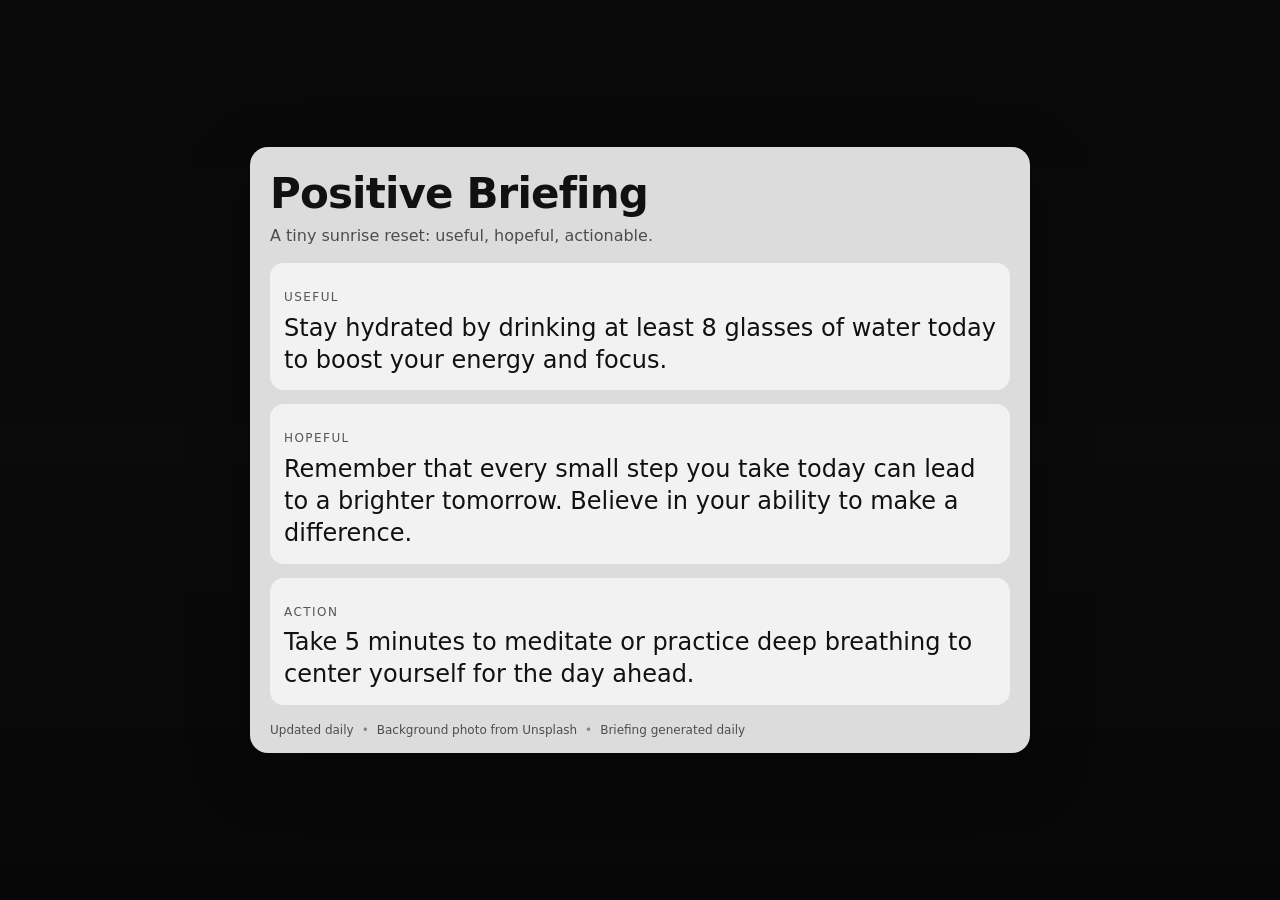
==== docs/index.html @ fa92f68f "Add positive briefing generator, static site, and documentation" ====
<!doctype html>
<html lang="en-GB">
  <head>
    <meta charset="utf-8" />
    <meta name="viewport" content="width=device-width,initial-scale=1" />
    <title>Positive Briefing</title>
    <link rel="stylesheet" href="style.css" />
  </head>

  <body>
    <main class="card">
      <header class="header">
        <h1>Positive Briefing</h1>
        <p class="strapline">A tiny sunrise reset: useful, hopeful, actionable.</p>
      </header>

      <section id="content" class="content" aria-live="polite">
        <p class="loading">Fetching today’s briefing…</p>
      </section>

      <footer class="footer">
        <span id="meta"></span>
        <span class="sep">•</span>
        <span>Background photo from Unsplash</span>
        <span class="sep">•</span>
        <span>Briefing generated daily</span>
      </footer>
    </main>

    <script src="app.js"></script>
  </body>
</html>
---- docs/style.css ----
:root {
  --card-bg: rgba(255, 255, 255, 0.86);
  --text: #111;
  --muted: rgba(0, 0, 0, 0.65);
}

* {
  box-sizing: border-box;
}

html,
body {
  height: 100%;
}

body {
  margin: 0;
  font-family: ui-sans-serif, system-ui, -apple-system, Segoe UI, Roboto, Arial, "Noto Sans", "Apple Color Emoji", "Segoe UI Emoji";
  color: var(--text);
  background-color: #111;
  background-size: cover;
  background-position: center;
  background-repeat: no-repeat;
  display: grid;
  place-items: center;
  padding: 24px;
}

body::before {
  content: "";
  position: fixed;
  inset: 0;
  background: linear-gradient(to bottom, rgba(0,0,0,0.45), rgba(0,0,0,0.35), rgba(0,0,0,0.55));
  pointer-events: none;
}

.card {
  position: relative;
  width: min(780px, 100%);
  background: var(--card-bg);
  border-radius: 18px;
  padding: 22px 20px 16px;
  box-shadow: 0 20px 60px rgba(0,0,0,0.35);
  backdrop-filter: blur(10px);
}

.header h1 {
  margin: 0;
  font-size: clamp(28px, 4vw, 42px);
  letter-spacing: -0.02em;
}

.strapline {
  margin: 8px 0 0;
  color: var(--muted);
  font-size: 16px;
}

.content {
  margin-top: 18px;
  display: grid;
  gap: 14px;
}

.point {
  font-size: clamp(18px, 2.3vw, 24px);
  line-height: 1.35;
  padding: 14px 14px;
  border-radius: 14px;
  background: rgba(255,255,255,0.65);
}

.point .label {
  display: inline-block;
  font-size: 12px;
  letter-spacing: 0.12em;
  text-transform: uppercase;
  color: var(--muted);
  margin-bottom: 6px;
}

.loading,
.error {
  margin: 8px 0 0;
  color: var(--muted);
}

.footer {
  margin-top: 18px;
  font-size: 12px;
  color: var(--muted);
  display: flex;
  flex-wrap: wrap;
  gap: 8px;
  align-items: center;
}

.sep {
  opacity: 0.6;
}
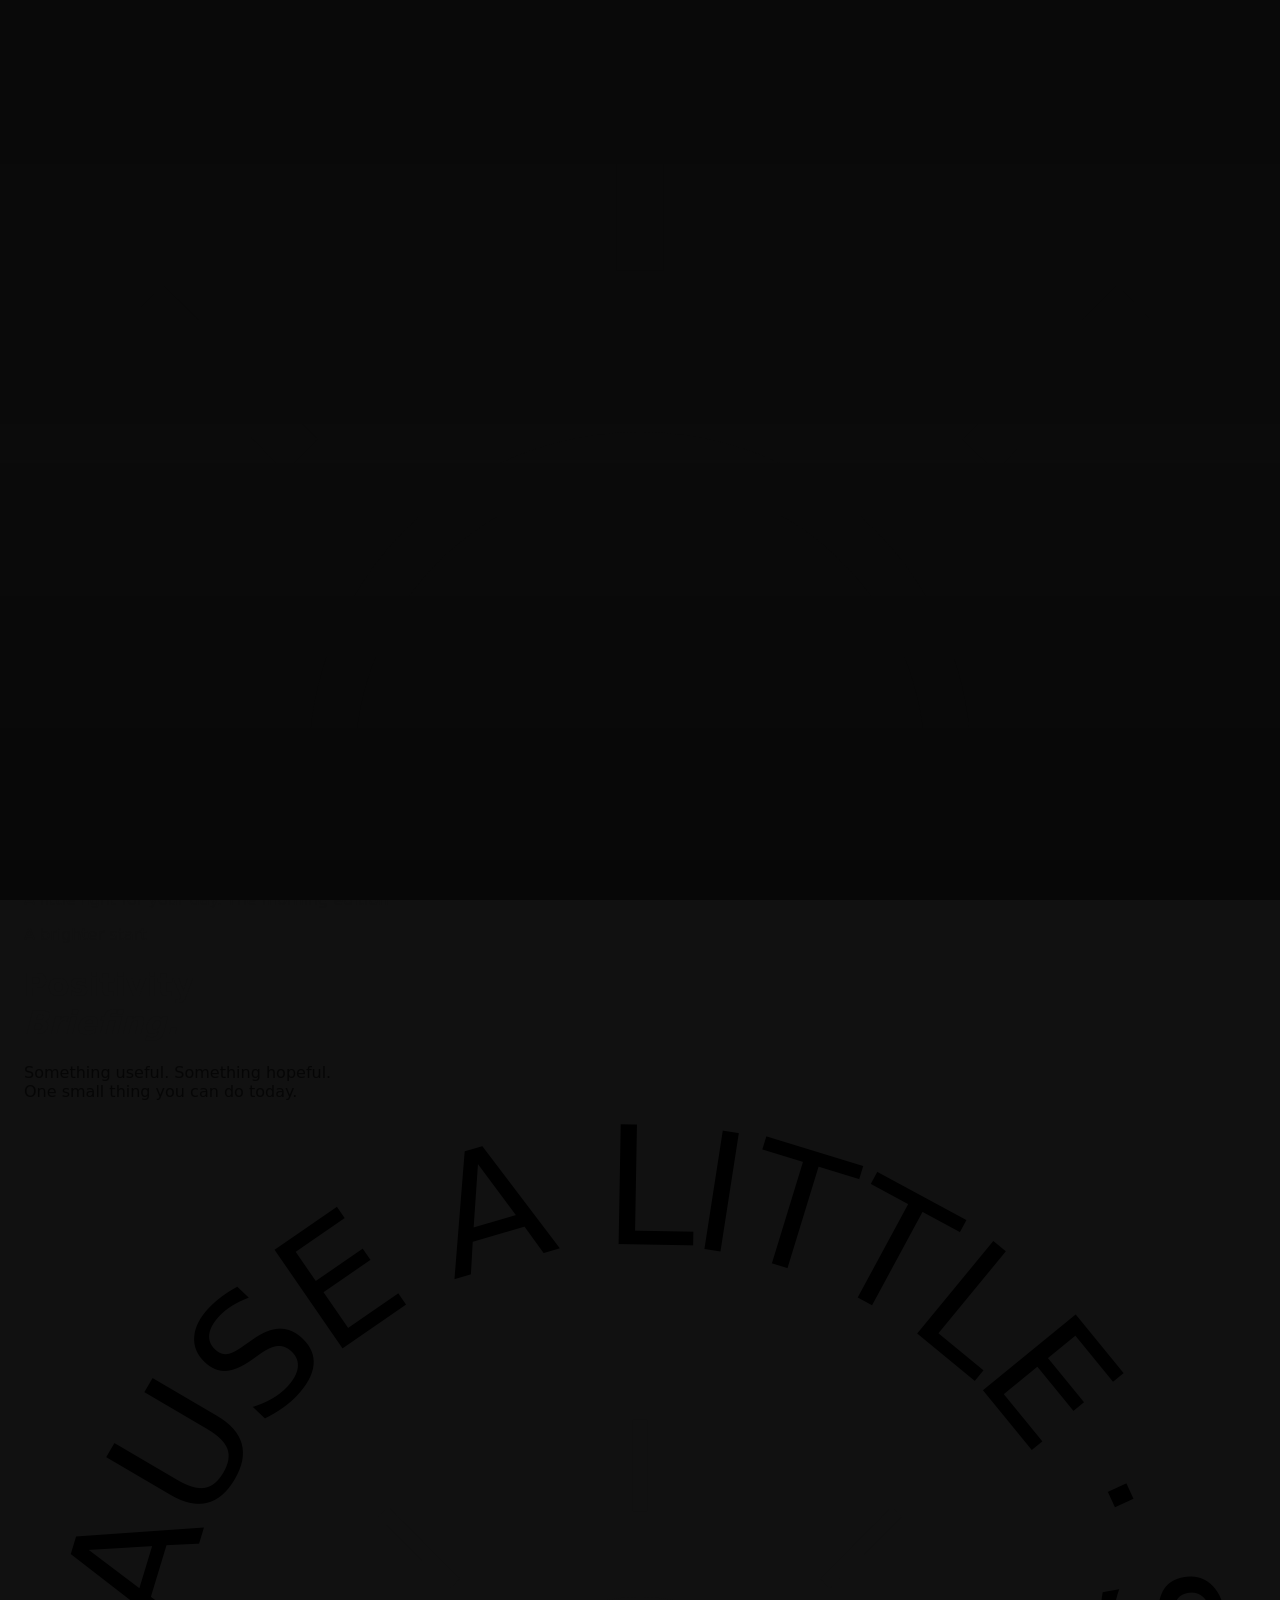
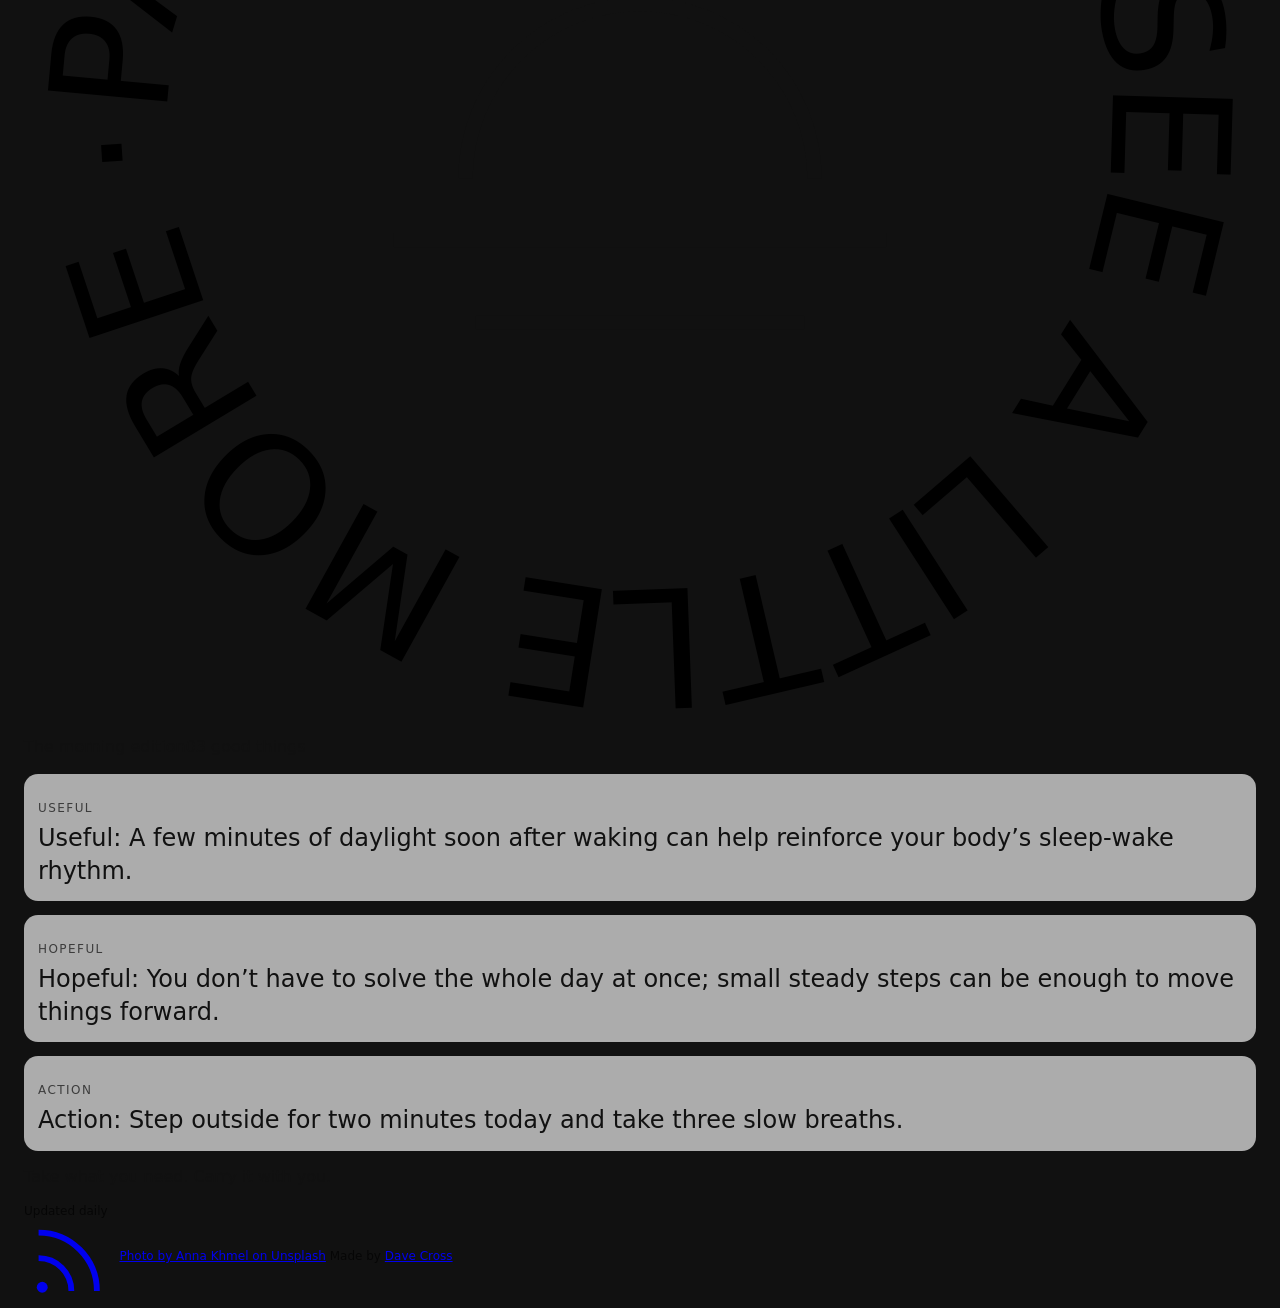
==== commit 1d2f980d: "Add SEO metadata, social previews, and production GA4 analytics" ====
--- a/docs/index.html
+++ b/docs/index.html
@@ -3,29 +3,138 @@
   <head>
     <meta charset="utf-8" />
     <meta name="viewport" content="width=device-width,initial-scale=1" />
-    <title>Positive Briefing</title>
+    <meta name="theme-color" content="#f5f0e5" />
+    <title>Positivity Briefing | A brighter start, every morning</title>
+    <meta name="description" content="Start your day with something useful, something hopeful, and one small action. A fresh three-item morning briefing by Dave Cross." />
+    <meta name="author" content="Dave Cross" />
+    <meta name="robots" content="index, follow, max-image-preview:large" />
+    <link rel="canonical" href="https://positivitybriefing.com/" />
+
+    <meta property="og:type" content="website" />
+    <meta property="og:site_name" content="Positivity Briefing" />
+    <meta property="og:locale" content="en_GB" />
+    <meta property="og:url" content="https://positivitybriefing.com/" />
+    <meta property="og:title" content="Positivity Briefing | A brighter start, every morning" />
+    <meta property="og:description" content="Start your day with something useful, something hopeful, and one small action. A fresh three-item morning briefing by Dave Cross." />
+    <meta property="og:image" content="https://positivitybriefing.com/images/social-card.png" />
+    <meta property="og:image:type" content="image/png" />
+    <meta property="og:image:width" content="1200" />
+    <meta property="og:image:height" content="630" />
+    <meta property="og:image:alt" content="Positivity Briefing: something useful, something hopeful, and one small thing you can do today, over sunlit green hills." />
+
+    <meta name="twitter:card" content="summary_large_image" />
+    <meta name="twitter:title" content="Positivity Briefing | A brighter start, every morning" />
+    <meta name="twitter:description" content="Start your day with something useful, something hopeful, and one small action. A fresh three-item morning briefing by Dave Cross." />
+    <meta name="twitter:image" content="https://positivitybriefing.com/images/social-card.png" />
+    <meta name="twitter:image:alt" content="Positivity Briefing: something useful, something hopeful, and one small thing you can do today, over sunlit green hills." />
+
+    <link rel="icon" type="image/svg+xml" href="favicon.svg" />
+    <link rel="apple-touch-icon" sizes="180x180" href="apple-touch-icon.png" />
+    <link rel="alternate" type="application/atom+xml" href="feed.atom" title="Positivity Briefing" />
+    <link rel="preconnect" href="https://fonts.googleapis.com" />
+    <link rel="preconnect" href="https://fonts.gstatic.com" crossorigin />
+    <link href="https://fonts.googleapis.com/css2?family=DM+Mono:wght@400;500&family=DM+Sans:wght@400;500;600;700&family=Instrument+Serif:ital@0;1&display=swap" rel="stylesheet" />
     <link rel="stylesheet" href="style.css" />
+    <script type="application/ld+json">
+      {
+        "@context": "https://schema.org",
+        "@graph": [
+          {
+            "@type": "Person",
+            "@id": "https://davecross.co.uk/#person",
+            "name": "Dave Cross",
+            "url": "https://davecross.co.uk/"
+          },
+          {
+            "@type": "WebSite",
+            "@id": "https://positivitybriefing.com/#website",
+            "url": "https://positivitybriefing.com/",
+            "name": "Positivity Briefing",
+            "description": "Start your day with something useful, something hopeful, and one small action. A fresh three-item morning briefing by Dave Cross.",
+            "inLanguage": "en-GB",
+            "publisher": { "@id": "https://davecross.co.uk/#person" }
+          },
+          {
+            "@type": "WebPage",
+            "@id": "https://positivitybriefing.com/#webpage",
+            "url": "https://positivitybriefing.com/",
+            "name": "Positivity Briefing | A brighter start, every morning",
+            "description": "Start your day with something useful, something hopeful, and one small action. A fresh three-item morning briefing by Dave Cross.",
+            "inLanguage": "en-GB",
+            "isPartOf": { "@id": "https://positivitybriefing.com/#website" },
+            "author": { "@id": "https://davecross.co.uk/#person" },
+            "primaryImageOfPage": { "@id": "https://positivitybriefing.com/#social-image" }
+          },
+          {
+            "@type": "ImageObject",
+            "@id": "https://positivitybriefing.com/#social-image",
+            "url": "https://positivitybriefing.com/images/social-card.png",
+            "contentUrl": "https://positivitybriefing.com/images/social-card.png",
+            "width": 1200,
+            "height": 630,
+            "caption": "Positivity Briefing — a brighter start, every morning."
+          }
+        ]
+      }
+    </script>
+    <script src="analytics.js" defer></script>
   </head>
 
   <body>
-    <main class="card">
-      <header class="header">
-        <h1>Positive Briefing</h1>
-        <p class="strapline">A tiny sunrise reset: useful, hopeful, actionable.</p>
+    <div class="page">
+      <header class="masthead">
+        <span class="masthead-note">
+          <svg class="sun-mark" viewBox="0 0 40 28" fill="none" stroke="currentColor" stroke-width="1.5" aria-hidden="true">
+            <path d="M2 24h36M10 24a10 10 0 0 1 20 0M20 2v6M4 9l5 5M36 9l-5 5" />
+          </svg>
+          A little light for your day.
+        </span>
+        <span id="edition-date" class="edition-date">The morning edition</span>
       </header>
 
-      <section id="content" class="content" aria-live="polite">
-        <p class="loading">Fetching today’s briefing…</p>
-      </section>
+      <main class="layout">
+        <div class="hero">
+          <p class="eyebrow">A brighter start</p>
+          <h1>Positivity<br /><em>Briefing.</em></h1>
+          <p class="strapline">Something useful. Something hopeful.<br />One small thing you can do today.</p>
+
+          <svg class="sun-stamp" viewBox="0 0 120 120" aria-hidden="true">
+            <defs>
+              <path id="stamp-circle" d="M60 60m-46 0a46 46 0 1 1 92 0a46 46 0 1 1-92 0" />
+            </defs>
+            <text><textPath href="#stamp-circle" textLength="288">PAUSE A LITTLE · SEE A LITTLE MORE · </textPath></text>
+            <g fill="none" stroke="currentColor" stroke-width="1.4">
+              <path d="M36 72h48M43 66a17 17 0 0 1 34 0M60 31v9M35 40l7 7M85 40l-7 7" />
+              <path d="M44 80h32" />
+            </g>
+          </svg>
+        </div>
+
+        <section class="briefing" aria-label="Today’s briefing">
+          <div class="edition-bar"><span>The morning edition</span><span>03 good things</span></div>
+          <div id="content" class="content" aria-live="polite" aria-busy="true">
+            <p class="loading">A little perspective is on its way…</p>
+          </div>
+          <p class="paper-note">Take what you need. Carry it with you.</p>
+        </section>
+      </main>
 
       <footer class="footer">
-        <span id="meta"></span>
-        <span class="sep">•</span>
-        <span>Background photo from Unsplash</span>
-        <span class="sep">•</span>
-        <span>Briefing generated daily</span>
+        <span class="update-status">
+          <span class="status-dot" aria-hidden="true"></span><span id="meta">Updated daily</span>
+          <a class="feed-link" href="feed.atom" type="application/atom+xml" aria-label="Subscribe to the Atom feed" title="Subscribe to the Atom feed">
+            <svg viewBox="0 0 24 24" fill="none" stroke="currentColor" stroke-width="1.6" aria-hidden="true">
+              <circle cx="5" cy="19" r="1.5" fill="currentColor" stroke="none" />
+              <path d="M4 11a9 9 0 0 1 9 9M4 4a16 16 0 0 1 16 16" />
+            </svg>
+          </a>
+        </span>
+        <div class="footer-links">
+          <a id="background-credit" href="https://unsplash.com/photos/4wEka_nkQZ0">Photo by Anna Khmel on Unsplash</a>
+          <span>Made by <a href="https://davecross.co.uk/">Dave Cross</a></span>
+        </div>
       </footer>
-    </main>
+    </div>
 
     <script src="app.js"></script>
   </body>
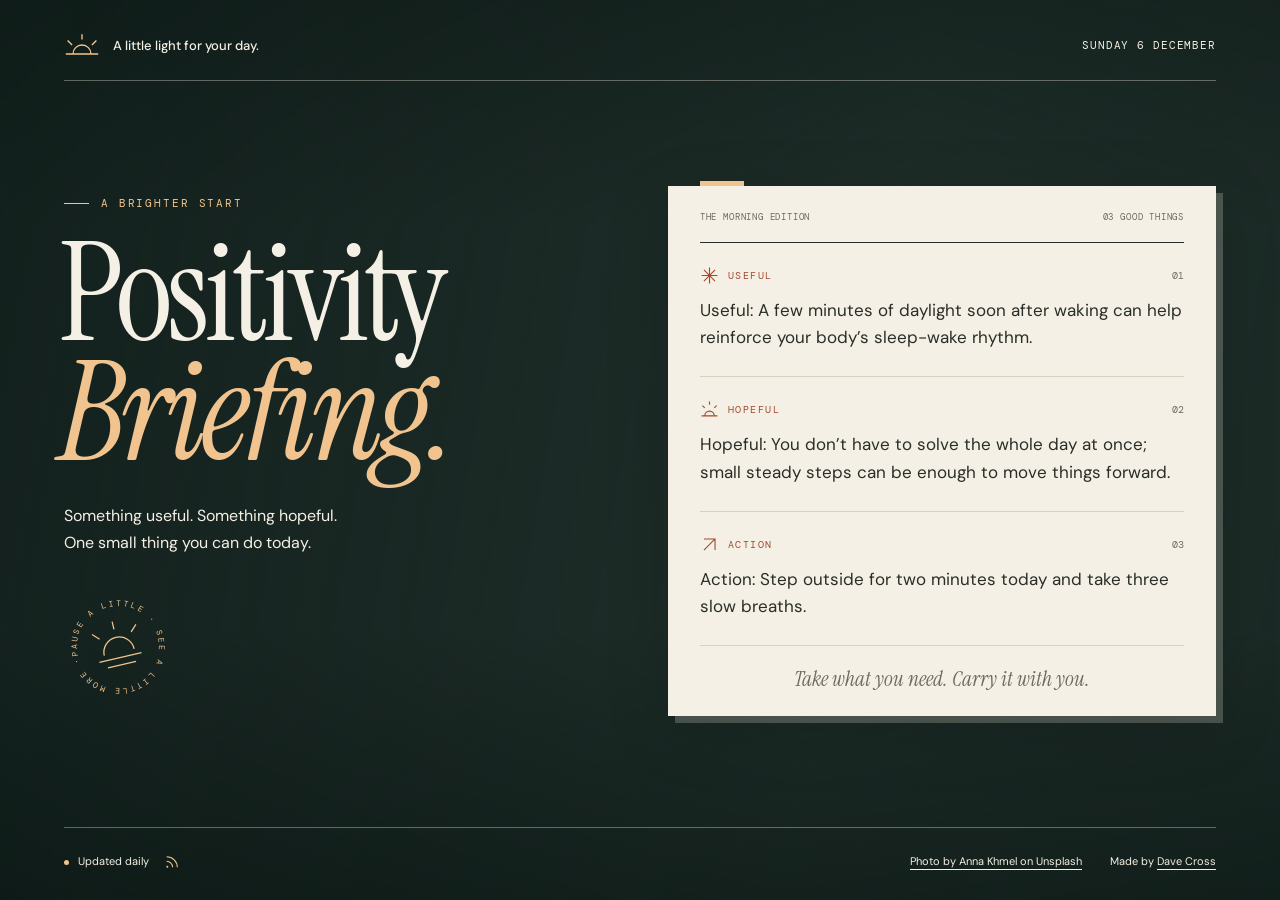
==== commit 645ece11: "Publish an Atom feed alongside each validated briefing" ====
--- a/docs/index.html
+++ b/docs/index.html
@@ -4,80 +4,13 @@
     <meta charset="utf-8" />
     <meta name="viewport" content="width=device-width,initial-scale=1" />
     <meta name="theme-color" content="#f5f0e5" />
-    <title>Positivity Briefing | A brighter start, every morning</title>
-    <meta name="description" content="Start your day with something useful, something hopeful, and one small action. A fresh three-item morning briefing by Dave Cross." />
-    <meta name="author" content="Dave Cross" />
-    <meta name="robots" content="index, follow, max-image-preview:large" />
+    <title>Positivity Briefing</title>
     <link rel="canonical" href="https://positivitybriefing.com/" />
-
-    <meta property="og:type" content="website" />
-    <meta property="og:site_name" content="Positivity Briefing" />
-    <meta property="og:locale" content="en_GB" />
-    <meta property="og:url" content="https://positivitybriefing.com/" />
-    <meta property="og:title" content="Positivity Briefing | A brighter start, every morning" />
-    <meta property="og:description" content="Start your day with something useful, something hopeful, and one small action. A fresh three-item morning briefing by Dave Cross." />
-    <meta property="og:image" content="https://positivitybriefing.com/images/social-card.png" />
-    <meta property="og:image:type" content="image/png" />
-    <meta property="og:image:width" content="1200" />
-    <meta property="og:image:height" content="630" />
-    <meta property="og:image:alt" content="Positivity Briefing: something useful, something hopeful, and one small thing you can do today, over sunlit green hills." />
-
-    <meta name="twitter:card" content="summary_large_image" />
-    <meta name="twitter:title" content="Positivity Briefing | A brighter start, every morning" />
-    <meta name="twitter:description" content="Start your day with something useful, something hopeful, and one small action. A fresh three-item morning briefing by Dave Cross." />
-    <meta name="twitter:image" content="https://positivitybriefing.com/images/social-card.png" />
-    <meta name="twitter:image:alt" content="Positivity Briefing: something useful, something hopeful, and one small thing you can do today, over sunlit green hills." />
-
-    <link rel="icon" type="image/svg+xml" href="favicon.svg" />
-    <link rel="apple-touch-icon" sizes="180x180" href="apple-touch-icon.png" />
     <link rel="alternate" type="application/atom+xml" href="feed.atom" title="Positivity Briefing" />
     <link rel="preconnect" href="https://fonts.googleapis.com" />
     <link rel="preconnect" href="https://fonts.gstatic.com" crossorigin />
     <link href="https://fonts.googleapis.com/css2?family=DM+Mono:wght@400;500&family=DM+Sans:wght@400;500;600;700&family=Instrument+Serif:ital@0;1&display=swap" rel="stylesheet" />
     <link rel="stylesheet" href="style.css" />
-    <script type="application/ld+json">
-      {
-        "@context": "https://schema.org",
-        "@graph": [
-          {
-            "@type": "Person",
-            "@id": "https://davecross.co.uk/#person",
-            "name": "Dave Cross",
-            "url": "https://davecross.co.uk/"
-          },
-          {
-            "@type": "WebSite",
-            "@id": "https://positivitybriefing.com/#website",
-            "url": "https://positivitybriefing.com/",
-            "name": "Positivity Briefing",
-            "description": "Start your day with something useful, something hopeful, and one small action. A fresh three-item morning briefing by Dave Cross.",
-            "inLanguage": "en-GB",
-            "publisher": { "@id": "https://davecross.co.uk/#person" }
-          },
-          {
-            "@type": "WebPage",
-            "@id": "https://positivitybriefing.com/#webpage",
-            "url": "https://positivitybriefing.com/",
-            "name": "Positivity Briefing | A brighter start, every morning",
-            "description": "Start your day with something useful, something hopeful, and one small action. A fresh three-item morning briefing by Dave Cross.",
-            "inLanguage": "en-GB",
-            "isPartOf": { "@id": "https://positivitybriefing.com/#website" },
-            "author": { "@id": "https://davecross.co.uk/#person" },
-            "primaryImageOfPage": { "@id": "https://positivitybriefing.com/#social-image" }
-          },
-          {
-            "@type": "ImageObject",
-            "@id": "https://positivitybriefing.com/#social-image",
-            "url": "https://positivitybriefing.com/images/social-card.png",
-            "contentUrl": "https://positivitybriefing.com/images/social-card.png",
-            "width": 1200,
-            "height": 630,
-            "caption": "Positivity Briefing — a brighter start, every morning."
-          }
-        ]
-      }
-    </script>
-    <script src="analytics.js" defer></script>
   </head>
 
   <body>
--- a/docs/style.css
+++ b/docs/style.css
@@ -1,100 +1,374 @@
 :root {
-  --card-bg: rgba(255, 255, 255, 0.86);
-  --text: #111;
-  --muted: rgba(0, 0, 0, 0.65);
+  color-scheme: light;
+  --paper: #f5f0e5;
+  --ink: #292e28;
+  --muted: #6c6b5f;
+  --rule: #d9d1c0;
+  --accent: #a3482e;
+  --sunlight: #f1c48f;
+  --serif: "Instrument Serif", Georgia, serif;
+  --sans: "DM Sans", system-ui, sans-serif;
+  --mono: "DM Mono", ui-monospace, monospace;
 }
 
 * {
   box-sizing: border-box;
 }
 
-html,
-body {
-  height: 100%;
+html {
+  min-height: 100%;
 }
 
 body {
   margin: 0;
-  font-family: ui-sans-serif, system-ui, -apple-system, Segoe UI, Roboto, Arial, "Noto Sans", "Apple Color Emoji", "Segoe UI Emoji";
-  color: var(--text);
-  background-color: #111;
-  background-size: cover;
-  background-position: center;
-  background-repeat: no-repeat;
-  display: grid;
-  place-items: center;
-  padding: 24px;
+  min-height: 100vh;
+  color: var(--paper);
+  font-family: var(--sans);
+  background: #25352f url("images/backgrounds/ocean-sunset.jpg") center / cover no-repeat fixed;
+  -webkit-font-smoothing: antialiased;
 }
 
 body::before {
   content: "";
   position: fixed;
   inset: 0;
-  background: linear-gradient(to bottom, rgba(0,0,0,0.45), rgba(0,0,0,0.35), rgba(0,0,0,0.55));
+  background:
+    linear-gradient(180deg, rgb(6 17 14 / 30%), transparent 25%, transparent 70%, rgb(6 17 14 / 45%)),
+    linear-gradient(100deg, rgb(12 25 23 / 72%), rgb(12 25 23 / 24%) 65%, rgb(12 25 23 / 40%));
   pointer-events: none;
 }
 
-.card {
+::selection {
+  color: var(--paper);
+  background: var(--accent);
+}
+
+a {
+  color: inherit;
+  text-decoration-thickness: 1px;
+  text-underline-offset: 4px;
+}
+
+a:hover {
+  text-decoration-thickness: 2px;
+}
+
+a:focus-visible {
+  outline: 2px solid var(--sunlight);
+  outline-offset: 5px;
+  border-radius: 2px;
+}
+
+.page {
   position: relative;
-  width: min(780px, 100%);
-  background: var(--card-bg);
-  border-radius: 18px;
-  padding: 22px 20px 16px;
-  box-shadow: 0 20px 60px rgba(0,0,0,0.35);
-  backdrop-filter: blur(10px);
-}
-
-.header h1 {
+  display: flex;
+  flex-direction: column;
+  width: min(1440px, 100%);
+  min-height: 100vh;
+  min-height: 100svh;
+  margin: 0 auto;
+  padding: 32px 64px 24px;
+}
+
+.masthead {
+  display: flex;
+  align-items: center;
+  justify-content: space-between;
+  gap: 24px;
+  padding-bottom: 22px;
+  border-bottom: 1px solid rgb(245 240 229 / 35%);
+}
+
+.masthead-note {
+  display: flex;
+  align-items: center;
+  gap: 13px;
+  font-size: 13px;
+  font-weight: 500;
+}
+
+.sun-mark {
+  width: 36px;
+  height: 26px;
+  color: var(--sunlight);
+  flex-shrink: 0;
+}
+
+.edition-date,
+.eyebrow,
+.edition-bar,
+.label,
+.point-number {
+  font-family: var(--mono);
+  font-weight: 400;
+  text-transform: uppercase;
+}
+
+.edition-date {
+  font-size: 11px;
+  letter-spacing: 0.08em;
+  text-align: right;
+}
+
+.layout {
+  display: grid;
+  grid-template-columns: 1fr 1.04fr;
+  align-items: center;
+  gap: clamp(40px, 6vw, 96px);
+  flex: 1;
+  padding: 58px 0 64px;
+}
+
+.hero {
+  min-width: 0;
+  animation: arrive 800ms both;
+}
+
+.eyebrow {
+  display: flex;
+  align-items: center;
+  gap: 12px;
+  margin: 0 0 24px;
+  color: var(--sunlight);
+  font-size: 11px;
+  letter-spacing: 0.17em;
+}
+
+.eyebrow::before {
+  content: "";
+  width: 25px;
+  height: 1px;
+  background: currentColor;
+}
+
+h1 {
+  margin: 0 0 30px -5px;
+  font-family: var(--serif);
+  font-size: clamp(88px, 10.8vw, 152px);
+  font-weight: 400;
+  line-height: 0.86;
+  letter-spacing: -0.035em;
+}
+
+h1 em {
+  color: var(--sunlight);
+  font-weight: 400;
+}
+
+.strapline {
   margin: 0;
-  font-size: clamp(28px, 4vw, 42px);
-  letter-spacing: -0.02em;
-}
-
-.strapline {
-  margin: 8px 0 0;
+  font-size: 16px;
+  line-height: 1.7;
+}
+
+.sun-stamp {
+  width: 108px;
+  height: 108px;
+  margin-top: 36px;
+  color: var(--sunlight);
+  overflow: visible;
+  transform: rotate(-13deg);
+}
+
+.sun-stamp text {
+  fill: currentColor;
+  font-family: var(--mono);
+  font-size: 9px;
+  letter-spacing: 1.6px;
+}
+
+.briefing {
+  position: relative;
+  min-width: 0;
+  padding: 25px 32px 23px;
+  color: var(--ink);
+  background: var(--paper);
+  box-shadow: 7px 7px 0 rgb(245 240 229 / 22%), 0 16px 60px rgb(0 0 0 / 15%);
+  animation: arrive 800ms 120ms both;
+}
+
+.briefing::before {
+  content: "";
+  position: absolute;
+  top: -5px;
+  left: 32px;
+  width: 44px;
+  height: 5px;
+  background: var(--sunlight);
+}
+
+.edition-bar {
+  display: flex;
+  flex-wrap: wrap;
+  justify-content: space-between;
+  gap: 12px;
+  padding-bottom: 19px;
+  border-bottom: 1px solid var(--ink);
   color: var(--muted);
-  font-size: 16px;
-}
-
-.content {
-  margin-top: 18px;
-  display: grid;
-  gap: 14px;
+  font-size: 9px;
+  letter-spacing: 0.09em;
 }
 
 .point {
-  font-size: clamp(18px, 2.3vw, 24px);
-  line-height: 1.35;
-  padding: 14px 14px;
-  border-radius: 14px;
-  background: rgba(255,255,255,0.65);
-}
-
-.point .label {
-  display: inline-block;
-  font-size: 12px;
-  letter-spacing: 0.12em;
-  text-transform: uppercase;
+  padding: 23px 0 25px;
+  border-bottom: 1px solid var(--rule);
+}
+
+.point-heading {
+  display: flex;
+  align-items: center;
+  gap: 9px;
+  margin-bottom: 12px;
+  color: var(--accent);
+}
+
+.point-icon {
+  width: 19px;
+  height: 19px;
+  flex-shrink: 0;
+}
+
+.label {
+  margin: 0;
+  font-size: 10px;
+  letter-spacing: 0.15em;
+}
+
+.point-number {
+  margin-left: auto;
   color: var(--muted);
-  margin-bottom: 6px;
+  font-size: 10px;
+}
+
+.point-text {
+  margin: 0;
+  font-size: 17px;
+  line-height: 1.6;
+  overflow-wrap: break-word;
+}
+
+.paper-note {
+  margin: 19px 0 0;
+  color: var(--muted);
+  font-family: var(--serif);
+  font-size: 21px;
+  font-style: italic;
+  text-align: center;
 }
 
 .loading,
 .error {
-  margin: 8px 0 0;
-  color: var(--muted);
+  margin: 30px 0;
+  font-family: var(--serif);
+  font-size: 25px;
+  line-height: 1.4;
+}
+
+.footer,
+.footer-links,
+.update-status {
+  display: flex;
+  align-items: center;
 }
 
 .footer {
-  margin-top: 18px;
-  font-size: 12px;
-  color: var(--muted);
-  display: flex;
   flex-wrap: wrap;
-  gap: 8px;
-  align-items: center;
-}
-
-.sep {
-  opacity: 0.6;
-}
+  justify-content: space-between;
+  gap: 18px 24px;
+  padding-top: 20px;
+  border-top: 1px solid rgb(245 240 229 / 35%);
+  font-size: 11px;
+  line-height: 1.6;
+}
+
+.footer-links {
+  flex-wrap: wrap;
+  gap: 8px 28px;
+}
+
+.update-status {
+  gap: 9px;
+}
+
+.feed-link {
+  display: inline-flex;
+  align-items: center;
+  justify-content: center;
+  width: 28px;
+  height: 28px;
+  color: var(--sunlight);
+  border: 1px solid transparent;
+}
+
+.feed-link:hover {
+  border-color: currentColor;
+}
+
+.feed-link svg {
+  width: 16px;
+  height: 16px;
+}
+
+.status-dot {
+  width: 5px;
+  height: 5px;
+  border-radius: 50%;
+  background: var(--sunlight);
+}
+
+@keyframes arrive {
+  from { opacity: 0; transform: translateY(12px); }
+  to { opacity: 1; transform: translateY(0); }
+}
+
+@media (min-width: 1600px) {
+  .page { padding-top: 44px; padding-bottom: 32px; }
+}
+
+@media (max-width: 1000px) {
+  .page { padding: 28px 36px 24px; }
+  .layout { gap: 40px; }
+  h1 { font-size: clamp(78px, 10.8vw, 108px); }
+  .briefing { padding: 23px 25px; }
+  .point-text { font-size: 16px; }
+  .edition-bar { font-size: 8px; }
+}
+
+@media (max-width: 760px) {
+  .page { padding: 22px 24px; }
+  .masthead { gap: 16px; padding-bottom: 17px; }
+  .masthead-note { font-size: 11px; gap: 9px; }
+  .sun-mark { width: 28px; }
+  .edition-date { max-width: 120px; font-size: 9px; line-height: 1.6; }
+  .layout { grid-template-columns: minmax(0, 1fr); gap: 40px; padding: 44px 0; }
+  .hero { position: relative; }
+  .eyebrow { margin-bottom: 22px; font-size: 10px; }
+  h1 { font-size: clamp(88px, 17vw, 130px); margin-bottom: 25px; }
+  .strapline { font-size: 14px; }
+  .sun-stamp { position: absolute; right: 0; top: 40px; width: 78px; height: 78px; margin: 0; }
+  .briefing { padding: 22px 24px; }
+  .edition-bar { font-size: 9px; }
+  .point { padding: 22px 0; }
+  .point-text { font-size: 16px; }
+  .footer { align-items: flex-start; font-size: 10px; }
+  .footer-links { flex-direction: column; align-items: flex-start; gap: 9px; }
+}
+
+@media (max-width: 420px) {
+  .page { padding: 20px; }
+  .sun-stamp { width: 66px; height: 66px; top: 46px; right: 0; }
+  h1 { font-size: 86px; }
+  .briefing { padding: 20px; }
+  .edition-bar { gap: 10px; font-size: 8px; }
+  .paper-note { font-size: 20px; }
+}
+
+@media (max-width: 350px) {
+  .sun-stamp { display: none; }
+  h1 { font-size: 78px; }
+  .footer-links { width: 100%; }
+}
+
+@media (prefers-reduced-motion: reduce) {
+  .hero, .briefing { animation: none; }
+}
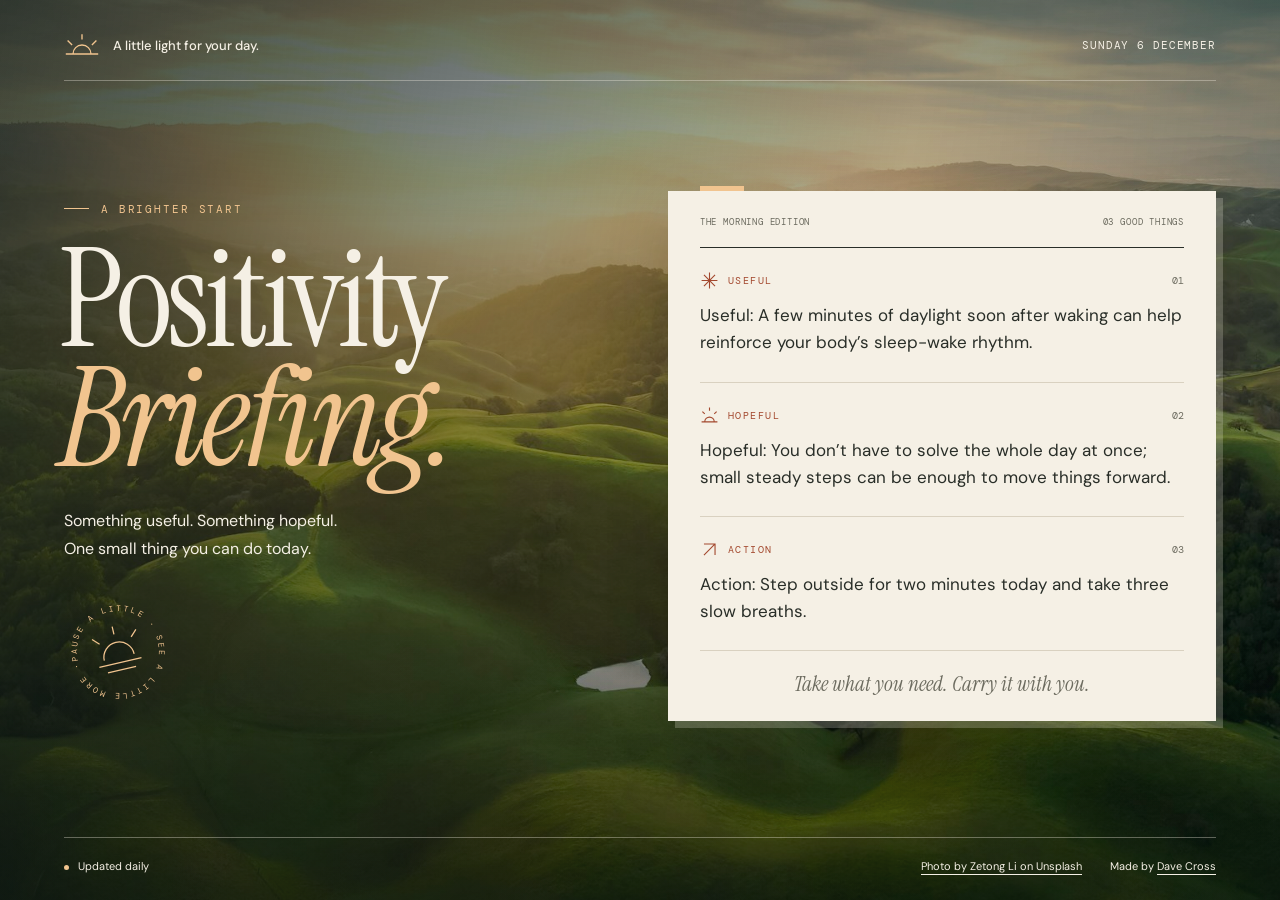
==== commit 03408b72: "Redesign Positivity Briefing with daily landscape photography" ====
--- a/docs/index.html
+++ b/docs/index.html
@@ -6,7 +6,6 @@
     <meta name="theme-color" content="#f5f0e5" />
     <title>Positivity Briefing</title>
     <link rel="canonical" href="https://positivitybriefing.com/" />
-    <link rel="alternate" type="application/atom+xml" href="feed.atom" title="Positivity Briefing" />
     <link rel="preconnect" href="https://fonts.googleapis.com" />
     <link rel="preconnect" href="https://fonts.gstatic.com" crossorigin />
     <link href="https://fonts.googleapis.com/css2?family=DM+Mono:wght@400;500&family=DM+Sans:wght@400;500;600;700&family=Instrument+Serif:ital@0;1&display=swap" rel="stylesheet" />
@@ -55,12 +54,6 @@
       <footer class="footer">
         <span class="update-status">
           <span class="status-dot" aria-hidden="true"></span><span id="meta">Updated daily</span>
-          <a class="feed-link" href="feed.atom" type="application/atom+xml" aria-label="Subscribe to the Atom feed" title="Subscribe to the Atom feed">
-            <svg viewBox="0 0 24 24" fill="none" stroke="currentColor" stroke-width="1.6" aria-hidden="true">
-              <circle cx="5" cy="19" r="1.5" fill="currentColor" stroke="none" />
-              <path d="M4 11a9 9 0 0 1 9 9M4 4a16 16 0 0 1 16 16" />
-            </svg>
-          </a>
         </span>
         <div class="footer-links">
           <a id="background-credit" href="https://unsplash.com/photos/4wEka_nkQZ0">Photo by Anna Khmel on Unsplash</a>
--- a/docs/style.css
+++ b/docs/style.css
@@ -288,25 +288,6 @@
 
 .update-status {
   gap: 9px;
-}
-
-.feed-link {
-  display: inline-flex;
-  align-items: center;
-  justify-content: center;
-  width: 28px;
-  height: 28px;
-  color: var(--sunlight);
-  border: 1px solid transparent;
-}
-
-.feed-link:hover {
-  border-color: currentColor;
-}
-
-.feed-link svg {
-  width: 16px;
-  height: 16px;
 }
 
 .status-dot {
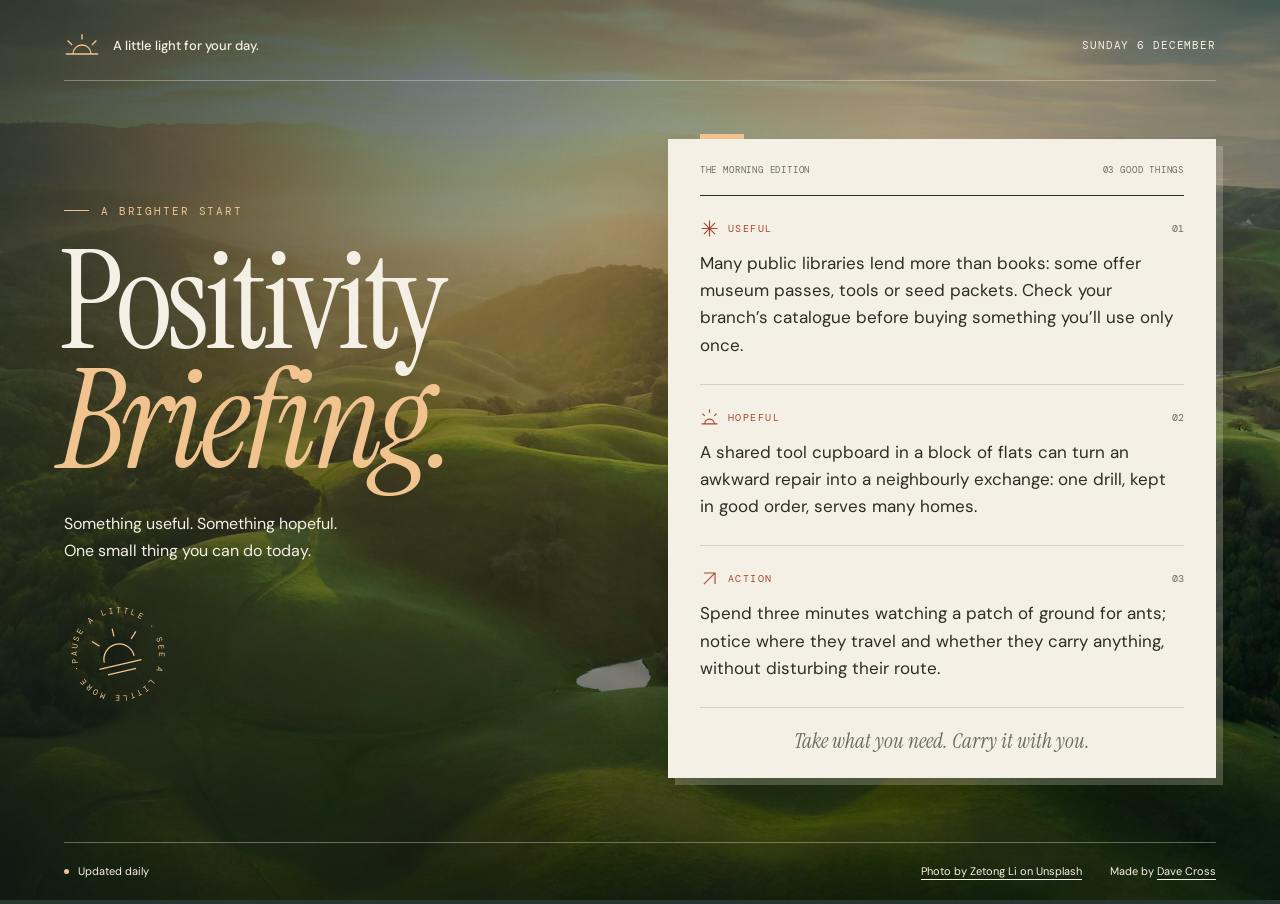
==== commit 3807d7c7: "Fix HTML" ====
--- a/docs/index.html
+++ b/docs/index.html
@@ -1,15 +1,83 @@
 <!doctype html>
 <html lang="en-GB">
   <head>
-    <meta charset="utf-8" />
-    <meta name="viewport" content="width=device-width,initial-scale=1" />
-    <meta name="theme-color" content="#f5f0e5" />
-    <title>Positivity Briefing</title>
-    <link rel="canonical" href="https://positivitybriefing.com/" />
-    <link rel="preconnect" href="https://fonts.googleapis.com" />
-    <link rel="preconnect" href="https://fonts.gstatic.com" crossorigin />
-    <link href="https://fonts.googleapis.com/css2?family=DM+Mono:wght@400;500&family=DM+Sans:wght@400;500;600;700&family=Instrument+Serif:ital@0;1&display=swap" rel="stylesheet" />
-    <link rel="stylesheet" href="style.css" />
+    <meta charset="utf-8">
+    <meta name="viewport" content="width=device-width,initial-scale=1">
+    <meta name="theme-color" content="#f5f0e5">
+    <title>Positivity Briefing | A brighter start, every morning</title>
+    <meta name="description" content="Start your day with something useful, something hopeful, and one small action. A fresh three-item morning briefing by Dave Cross.">
+    <meta name="author" content="Dave Cross">
+    <meta name="robots" content="index, follow, max-image-preview:large">
+    <link rel="canonical" href="https://positivitybriefing.com/">
+
+    <meta property="og:type" content="website">
+    <meta property="og:site_name" content="Positivity Briefing">
+    <meta property="og:locale" content="en_GB">
+    <meta property="og:url" content="https://positivitybriefing.com/">
+    <meta property="og:title" content="Positivity Briefing | A brighter start, every morning">
+    <meta property="og:description" content="Start your day with something useful, something hopeful, and one small action. A fresh three-item morning briefing by Dave Cross.">
+    <meta property="og:image" content="https://positivitybriefing.com/images/social-card.png">
+    <meta property="og:image:type" content="image/png">
+    <meta property="og:image:width" content="1200">
+    <meta property="og:image:height" content="630">
+    <meta property="og:image:alt" content="Positivity Briefing: something useful, something hopeful, and one small thing you can do today, over sunlit green hills.">
+
+    <meta name="twitter:card" content="summary_large_image">
+    <meta name="twitter:title" content="Positivity Briefing | A brighter start, every morning">
+    <meta name="twitter:description" content="Start your day with something useful, something hopeful, and one small action. A fresh three-item morning briefing by Dave Cross.">
+    <meta name="twitter:image" content="https://positivitybriefing.com/images/social-card.png">
+    <meta name="twitter:image:alt" content="Positivity Briefing: something useful, something hopeful, and one small thing you can do today, over sunlit green hills.">
+
+    <link rel="icon" type="image/svg+xml" href="favicon.svg">
+    <link rel="apple-touch-icon" sizes="180x180" href="apple-touch-icon.png">
+    <link rel="alternate" type="application/atom+xml" href="feed.atom" title="Positivity Briefing">
+    <link rel="preconnect" href="https://fonts.googleapis.com">
+    <link rel="preconnect" href="https://fonts.gstatic.com" crossorigin>
+    <link href="https://fonts.googleapis.com/css2?family=DM+Mono:wght@400;500&family=DM+Sans:wght@400;500;600;700&family=Instrument+Serif:ital@0;1&display=swap" rel="stylesheet">
+    <link rel="stylesheet" href="style.css">
+    <script type="application/ld+json">
+      {
+        "@context": "https://schema.org",
+        "@graph": [
+          {
+            "@type": "Person",
+            "@id": "https://davecross.co.uk/#person",
+            "name": "Dave Cross",
+            "url": "https://davecross.co.uk/"
+          },
+          {
+            "@type": "WebSite",
+            "@id": "https://positivitybriefing.com/#website",
+            "url": "https://positivitybriefing.com/",
+            "name": "Positivity Briefing",
+            "description": "Start your day with something useful, something hopeful, and one small action. A fresh three-item morning briefing by Dave Cross.",
+            "inLanguage": "en-GB",
+            "publisher": { "@id": "https://davecross.co.uk/#person" }
+          },
+          {
+            "@type": "WebPage",
+            "@id": "https://positivitybriefing.com/#webpage",
+            "url": "https://positivitybriefing.com/",
+            "name": "Positivity Briefing | A brighter start, every morning",
+            "description": "Start your day with something useful, something hopeful, and one small action. A fresh three-item morning briefing by Dave Cross.",
+            "inLanguage": "en-GB",
+            "isPartOf": { "@id": "https://positivitybriefing.com/#website" },
+            "author": { "@id": "https://davecross.co.uk/#person" },
+            "primaryImageOfPage": { "@id": "https://positivitybriefing.com/#social-image" }
+          },
+          {
+            "@type": "ImageObject",
+            "@id": "https://positivitybriefing.com/#social-image",
+            "url": "https://positivitybriefing.com/images/social-card.png",
+            "contentUrl": "https://positivitybriefing.com/images/social-card.png",
+            "width": 1200,
+            "height": 630,
+            "caption": "Positivity Briefing — a brighter start, every morning."
+          }
+        ]
+      }
+    </script>
+    <script src="analytics.js" defer></script>
   </head>
 
   <body>
@@ -54,6 +122,12 @@
       <footer class="footer">
         <span class="update-status">
           <span class="status-dot" aria-hidden="true"></span><span id="meta">Updated daily</span>
+          <a class="feed-link" href="feed.atom" type="application/atom+xml" aria-label="Subscribe to the Atom feed" title="Subscribe to the Atom feed">
+            <svg viewBox="0 0 24 24" fill="none" stroke="currentColor" stroke-width="1.6" aria-hidden="true">
+              <circle cx="5" cy="19" r="1.5" fill="currentColor" stroke="none" />
+              <path d="M4 11a9 9 0 0 1 9 9M4 4a16 16 0 0 1 16 16" />
+            </svg>
+          </a>
         </span>
         <div class="footer-links">
           <a id="background-credit" href="https://unsplash.com/photos/4wEka_nkQZ0">Photo by Anna Khmel on Unsplash</a>
